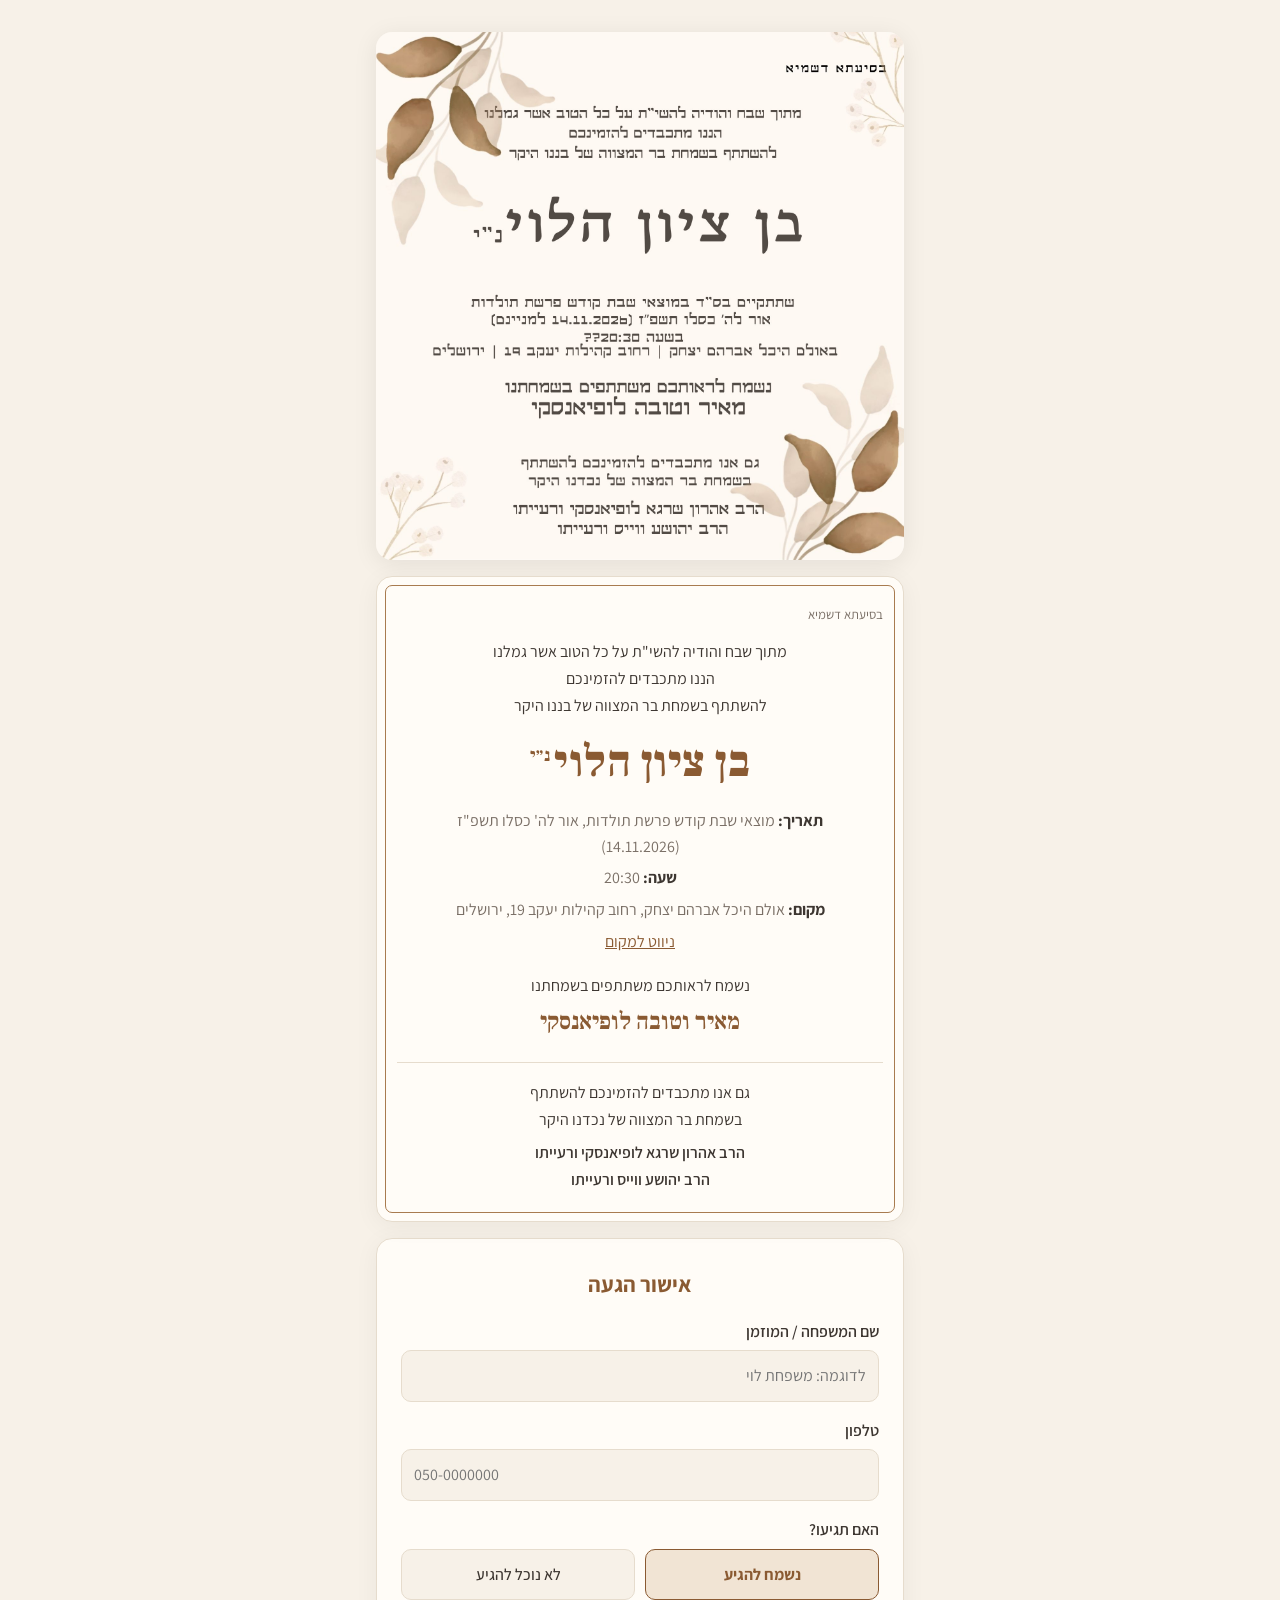
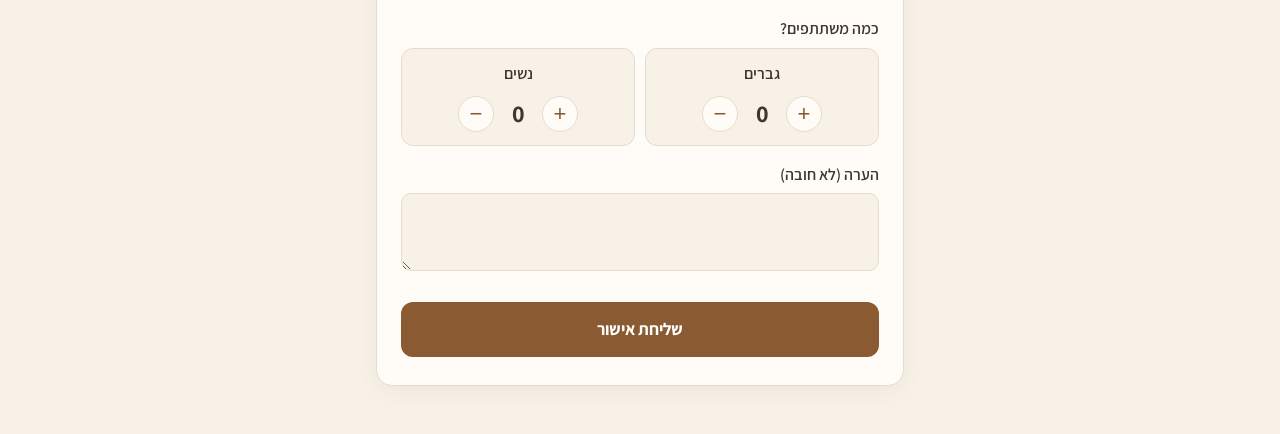
==== index.html @ 65e0d16c "Show invitation image above the text version Co-Authored-By: Claude Opus 5.5 <noreply@anthropic.com>" ====
<!doctype html>
<html lang="he" dir="rtl">
<head>
  <meta charset="utf-8">
  <meta name="viewport" content="width=device-width, initial-scale=1">
  <title>אישור הגעה</title>
  <link rel="preconnect" href="https://fonts.googleapis.com">
  <link href="https://fonts.googleapis.com/css2?family=Assistant:wght@400;600;700;800&family=Frank+Ruhl+Libre:wght@500;700;900&display=swap" rel="stylesheet">
  <link rel="stylesheet" href="style.css">
  <meta property="og:type" content="website">
  <meta property="og:title" content="אישור הגעה – בר המצווה של בן ציון הלוי נ״י">
  <meta property="og:description" content="נשמח לראותכם משתתפים בשמחתנו. לאישור הגעה לחצו כאן">
  <meta property="og:url" content="https://meanochi.github.io/event-rsvp/">
  <meta property="og:image" content="https://meanochi.github.io/event-rsvp/invitation.jpg?v=2">
  <meta property="og:image:width" content="1654">
  <meta property="og:image:height" content="1654">
  <script src="config.js"></script>
</head>
<body>
<main class="wrap">
  <a id="inviteImgLink" class="hidden" target="_blank" rel="noopener" title="לחצו להגדלה">
    <img id="invite" class="invite" width="1654" height="1654" alt="הזמנה לשמחת בר המצווה של בן ציון הלוי נ״י">
  </a>
  <section class="invitation" id="invitation">
    <div class="inv-bsd" id="invBsd"></div>
    <div class="inv-intro" id="invIntro"></div>
    <h1 class="inv-name" id="title"></h1>
    <ul class="details" id="details"></ul>
    <div class="inv-closing" id="invClosing"></div>
    <div class="inv-hosts" id="hosts"></div>
    <div id="invExtra"></div>
  </section>
  <div class="card">
    <h2 class="form-title">אישור הגעה</h2>

    <form id="form" novalidate>
      <label for="name">שם המשפחה / המוזמן</label>
      <input type="text" id="name" name="name" required autocomplete="name" placeholder="לדוגמה: משפחת לוי">

      <label for="phone">טלפון</label>
      <input type="tel" id="phone" name="phone" required autocomplete="tel" inputmode="tel" placeholder="050-0000000">

      <label>האם תגיעו?</label>
      <div class="choice">
        <input type="radio" id="att-yes" name="attending" value="yes" checked>
        <label for="att-yes">נשמח להגיע</label>
        <input type="radio" id="att-no" name="attending" value="no">
        <label for="att-no">לא נוכל להגיע</label>
      </div>

      <div id="countsBlock">
        <label>כמה משתתפים?</label>
        <div class="counters">
          <div class="counter">
            <div class="lbl">גברים</div>
            <div class="stepper">
              <button type="button" data-target="men" data-d="1" aria-label="הוסף גבר">+</button>
              <output id="men">0</output>
              <button type="button" data-target="men" data-d="-1" aria-label="הפחת גבר">−</button>
            </div>
          </div>
          <div class="counter">
            <div class="lbl">נשים</div>
            <div class="stepper">
              <button type="button" data-target="women" data-d="1" aria-label="הוסף אישה">+</button>
              <output id="women">0</output>
              <button type="button" data-target="women" data-d="-1" aria-label="הפחת אישה">−</button>
            </div>
          </div>
        </div>
      </div>

      <label for="note">הערה (לא חובה)</label>
      <textarea id="note" name="note" rows="2"></textarea>

      <button class="btn" type="submit" id="submit">שליחת אישור</button>
      <div class="msg" id="msg"></div>
    </form>

    <div class="thanks hidden" id="thanks">
      <h2>תודה רבה!</h2>
      <p id="thanksText"></p>
      <p class="muted">אפשר לעדכן בכל עת – פשוט ממלאים שוב עם אותו מספר טלפון.</p>
      <button class="btn secondary" type="button" id="again">עדכון התשובה</button>
    </div>
  </div>
</main>

<script>
(function () {
  const C = window.EVENT_CONFIG;
  const $ = (id) => document.getElementById(id);
  document.title = "אישור הגעה – " + C.title;
  const I = C.invitation || {};
  const lines = (el, arr) => (arr || []).forEach((t) => {
    const div = document.createElement("div"); div.textContent = t; el.appendChild(div);
  });
  $("invBsd").textContent = I.opening || "בס\"ד";
  lines($("invIntro"), I.intro);
  $("title").textContent = I.celebrant || C.title;
  if (I.suffix) { const sm = document.createElement("small"); sm.textContent = I.suffix; $("title").appendChild(sm); }
  $("invClosing").textContent = I.closing || "";
  $("hosts").textContent = C.hosts || "";
  (I.extra || []).forEach((x) => {
    const box = document.createElement("div"); box.className = "inv-extra";
    const intro = document.createElement("div"); lines(intro, x.intro);
    const names = document.createElement("div"); names.className = "inv-extra-names"; lines(names, x.names);
    box.append(intro, names); $("invExtra").appendChild(box);
  });
  if (C.invitationImage) {
    $("invite").src = C.invitationImage;
    $("inviteImgLink").href = C.invitationImage;
    $("inviteImgLink").classList.remove("hidden");
  }
  const d = [];
  if (C.date) d.push(["תאריך", C.date]);
  if (C.time) d.push(["שעה", C.time]);
  if (C.location) d.push(["מקום", C.location]);
  if (C.rsvpDeadline) d.push(["נא לאשר עד", C.rsvpDeadline]);
  d.forEach(([k, v]) => {
    const li = document.createElement("li");
    li.innerHTML = "<b></b> ";
    li.firstChild.textContent = k + ":";
    li.appendChild(document.createTextNode(v));
    $("details").appendChild(li);
  });
  if (C.mapsLink) {
    const li = document.createElement("li");
    const a = document.createElement("a");
    a.href = C.mapsLink; a.target = "_blank"; a.rel = "noopener"; a.textContent = "ניווט למקום";
    li.appendChild(a); $("details").appendChild(li);
  }

  // Prefill from personal invite link: ?name=...
  const qs = new URLSearchParams(location.search);
  if (qs.get("name")) $("name").value = qs.get("name");
  if (qs.get("phone")) $("phone").value = qs.get("phone");

  const counts = { men: 0, women: 0 };
  document.querySelectorAll(".stepper button").forEach((b) => {
    b.addEventListener("click", () => {
      const t = b.dataset.target;
      counts[t] = Math.max(0, Math.min(50, counts[t] + Number(b.dataset.d)));
      $(t).textContent = counts[t];
    });
  });

  const syncAttending = () => {
    const yes = document.querySelector("input[name=attending]:checked").value === "yes";
    $("countsBlock").classList.toggle("hidden", !yes);
  };
  document.querySelectorAll("input[name=attending]").forEach((r) => r.addEventListener("change", syncAttending));

  const showMsg = (text, type) => { const m = $("msg"); m.textContent = text; m.className = "msg " + type; };

  $("form").addEventListener("submit", async (e) => {
    e.preventDefault();
    const attending = document.querySelector("input[name=attending]:checked").value;
    const name = $("name").value.trim();
    const phone = $("phone").value.replace(/[^\d+]/g, "");
    if (!name) return showMsg("נא למלא שם", "err");
    if (phone.length < 9) return showMsg("נא למלא מספר טלפון תקין", "err");
    if (attending === "yes" && counts.men + counts.women === 0)
      return showMsg("נא לציין כמה משתתפים יגיעו", "err");

    const payload = {
      name, phone, attending,
      men: attending === "yes" ? counts.men : 0,
      women: attending === "yes" ? counts.women : 0,
      note: $("note").value.trim(),
    };

    if (!C.apiUrl || C.apiUrl.startsWith("PASTE_")) {
      return showMsg("המערכת עדיין לא חוברה (חסר apiUrl בקובץ config.js)", "err");
    }

    $("submit").disabled = true; showMsg("שולח...", "ok");
    try {
      const res = await fetch(C.apiUrl, {
        method: "POST",
        headers: { "Content-Type": "text/plain;charset=utf-8" }, // avoids CORS preflight
        body: JSON.stringify(payload),
      });
      const data = await res.json();
      if (!data.ok) throw new Error(data.error || "error");
      $("form").classList.add("hidden");
      $("thanks").classList.remove("hidden");
      $("thanksText").textContent = attending === "yes"
        ? `רשמנו ${payload.men} גברים ו-${payload.women} נשים. נשמח לראותכם!`
        : "תודה על העדכון. נשמח לשמוח יחד בשמחות.";
    } catch (err) {
      showMsg("אירעה שגיאה בשליחה, נא לנסות שוב", "err");
    } finally {
      $("submit").disabled = false;
    }
  });

  $("again").addEventListener("click", () => {
    $("thanks").classList.add("hidden");
    $("form").classList.remove("hidden");
    $("msg").className = "msg";
  });
})();
</script>
</body>
</html>
---- style.css ----
:root {
  --bg: #f7f1e8;
  --card: #fffcf7;
  --text: #3d3631;
  --muted: #7a6f66;
  --accent: #8a5a32;
  --accent-soft: #f1e4d4;
  --gold: #a87b4f;
  --border: #e6dccd;
  --ok: #2e7d4f;
  --err: #b3261e;
}
@media (prefers-color-scheme: dark) {
  :root {
    --bg: #14161b;
    --card: #1d2027;
    --text: #eceef2;
    --muted: #a0a6b3;
    --accent: #d9a877;
    --accent-soft: #3a2e24;
    --gold: #d2b48c;
    --border: #2f333d;
    --ok: #6fcf97;
    --err: #f28b82;
  }
}
* { box-sizing: border-box; }
body {
  margin: 0;
  font-family: "Assistant", "Segoe UI", Arial, sans-serif;
  background: var(--bg);
  color: var(--text);
  line-height: 1.6;
}
.wrap { max-width: 560px; margin: 0 auto; padding: 32px 16px 48px; }
.wrap.wide { max-width: 960px; }
.card {
  background: var(--card);
  border: 1px solid var(--border);
  border-radius: 16px;
  padding: 28px 24px;
  box-shadow: 0 4px 24px rgba(0,0,0,.05);
}
.header { text-align: center; margin-bottom: 24px; }
.header .bsd { font-size: 13px; color: var(--muted); text-align: right; }
.header h1 { margin: 8px 0 4px; font-size: 27px; line-height: 1.3; color: var(--accent); }
.header .hosts { color: var(--gold); font-weight: 600; }
.details { display: grid; gap: 6px; margin: 16px 0 0; padding: 0; list-style: none; color: var(--muted); }
.details b { color: var(--text); }
hr { border: 0; border-top: 1px solid var(--border); margin: 24px 0; }
label { display: block; font-weight: 600; margin: 16px 0 6px; }
input[type=text], input[type=tel], textarea {
  width: 100%; padding: 12px; font: inherit; color: var(--text);
  background: var(--bg); border: 1px solid var(--border); border-radius: 10px;
}
input:focus, textarea:focus { outline: 2px solid var(--accent); border-color: transparent; }
.choice { display: grid; grid-template-columns: 1fr 1fr; gap: 10px; }
.choice input { position: absolute; opacity: 0; }
.choice label {
  margin: 0; text-align: center; padding: 12px; border: 1px solid var(--border);
  border-radius: 10px; cursor: pointer; font-weight: 500; background: var(--bg);
}
.choice input:checked + label { background: var(--accent-soft); border-color: var(--accent); color: var(--accent); font-weight: 700; }
.counters { display: grid; grid-template-columns: repeat(2, minmax(0, 1fr)); gap: 10px; }
.counter { border: 1px solid var(--border); border-radius: 12px; padding: 12px 6px; text-align: center; background: var(--bg); }
.counter .lbl { font-weight: 600; margin-bottom: 8px; }
.stepper { display: flex; align-items: center; justify-content: center; gap: 8px; }
.stepper button {
  width: 36px; height: 36px; flex: none; border-radius: 50%; border: 1px solid var(--border);
  background: var(--card); color: var(--accent); font-size: 22px; cursor: pointer; line-height: 1;
}
.stepper output { font-size: 24px; font-weight: 700; min-width: 32px; }
.btn {
  display: block; width: 100%; margin-top: 24px; padding: 14px; font: inherit; font-weight: 700;
  font-size: 17px; color: #fff; background: var(--accent); border: 0; border-radius: 12px; cursor: pointer;
}
@media (prefers-color-scheme: dark) { .btn { color: #0f1a2a; } }
.btn:disabled { opacity: .6; cursor: wait; }
.msg { margin-top: 16px; padding: 12px; border-radius: 10px; text-align: center; display: none; }
.msg.ok { display: block; background: color-mix(in srgb, var(--ok) 15%, transparent); color: var(--ok); }
.msg.err { display: block; background: color-mix(in srgb, var(--err) 15%, transparent); color: var(--err); }
.hidden { display: none !important; }
.invite { display: block; width: 100%; height: auto; border-radius: 16px; margin-bottom: 16px; box-shadow: 0 4px 24px rgba(0,0,0,.08); }
.thanks { text-align: center; padding: 24px 0; }
.thanks h2 { color: var(--accent); }
.muted { color: var(--muted); font-size: 14px; }
a { color: var(--accent); }

/* admin */
.stats { display: grid; grid-template-columns: repeat(auto-fit, minmax(140px, 1fr)); gap: 12px; margin-bottom: 24px; }
.stat { background: var(--card); border: 1px solid var(--border); border-radius: 14px; padding: 16px; text-align: center; }
.stat .n { font-size: 34px; font-weight: 800; color: var(--accent); font-variant-numeric: tabular-nums; }
.stat .t { color: var(--muted); font-size: 14px; }
.table-wrap { overflow-x: auto; }
table { width: 100%; border-collapse: collapse; background: var(--card); border-radius: 12px; overflow: hidden; }
th, td { padding: 10px 12px; border-bottom: 1px solid var(--border); text-align: right; white-space: nowrap; }
th { background: var(--accent-soft); font-size: 14px; }
td.num { font-variant-numeric: tabular-nums; text-align: center; }
.tag { padding: 2px 10px; border-radius: 99px; font-size: 13px; }
.tag.yes { background: color-mix(in srgb, var(--ok) 15%, transparent); color: var(--ok); }
.tag.no { background: color-mix(in srgb, var(--err) 15%, transparent); color: var(--err); }
.toolbar { display: flex; gap: 8px; flex-wrap: wrap; margin-bottom: 16px; }
.toolbar .btn { width: auto; margin: 0; padding: 10px 18px; font-size: 15px; }
.btn.secondary { background: transparent; color: var(--accent); border: 1px solid var(--accent); }

/* invitation (text-based, so it shows even where images are filtered) */
.invitation {
  position: relative; text-align: center; margin-bottom: 16px; padding: 28px 20px;
  background: var(--card); border-radius: 16px; border: 1px solid var(--border);
  box-shadow: 0 4px 24px rgba(0,0,0,.05);
  outline: 1px solid var(--gold); outline-offset: -10px;
}
.inv-bsd { text-align: right; font-size: 13px; color: var(--muted); margin-bottom: 12px; }
.inv-intro, .inv-closing, .inv-extra { color: var(--text); font-size: 16px; line-height: 1.7; }
.inv-name {
  font-family: "Frank Ruhl Libre", serif; font-weight: 900; font-size: 44px; line-height: 1.2;
  color: var(--accent); margin: 18px 0; letter-spacing: .5px;
}
.inv-name small { font-size: 18px; font-weight: 700; vertical-align: super; margin-right: 4px; }
.invitation .details { margin: 0 auto 18px; max-width: 420px; }
.inv-hosts { font-family: "Frank Ruhl Libre", serif; font-size: 24px; font-weight: 700; color: var(--accent); margin-top: 4px; }
.inv-extra { margin-top: 20px; padding-top: 16px; border-top: 1px solid var(--border); }
.inv-extra-names { margin-top: 6px; font-weight: 600; }
.inv-image-link { display: inline-block; margin-top: 18px; font-size: 14px; }
.form-title { margin: 0 0 4px; text-align: center; color: var(--accent); font-size: 22px; }
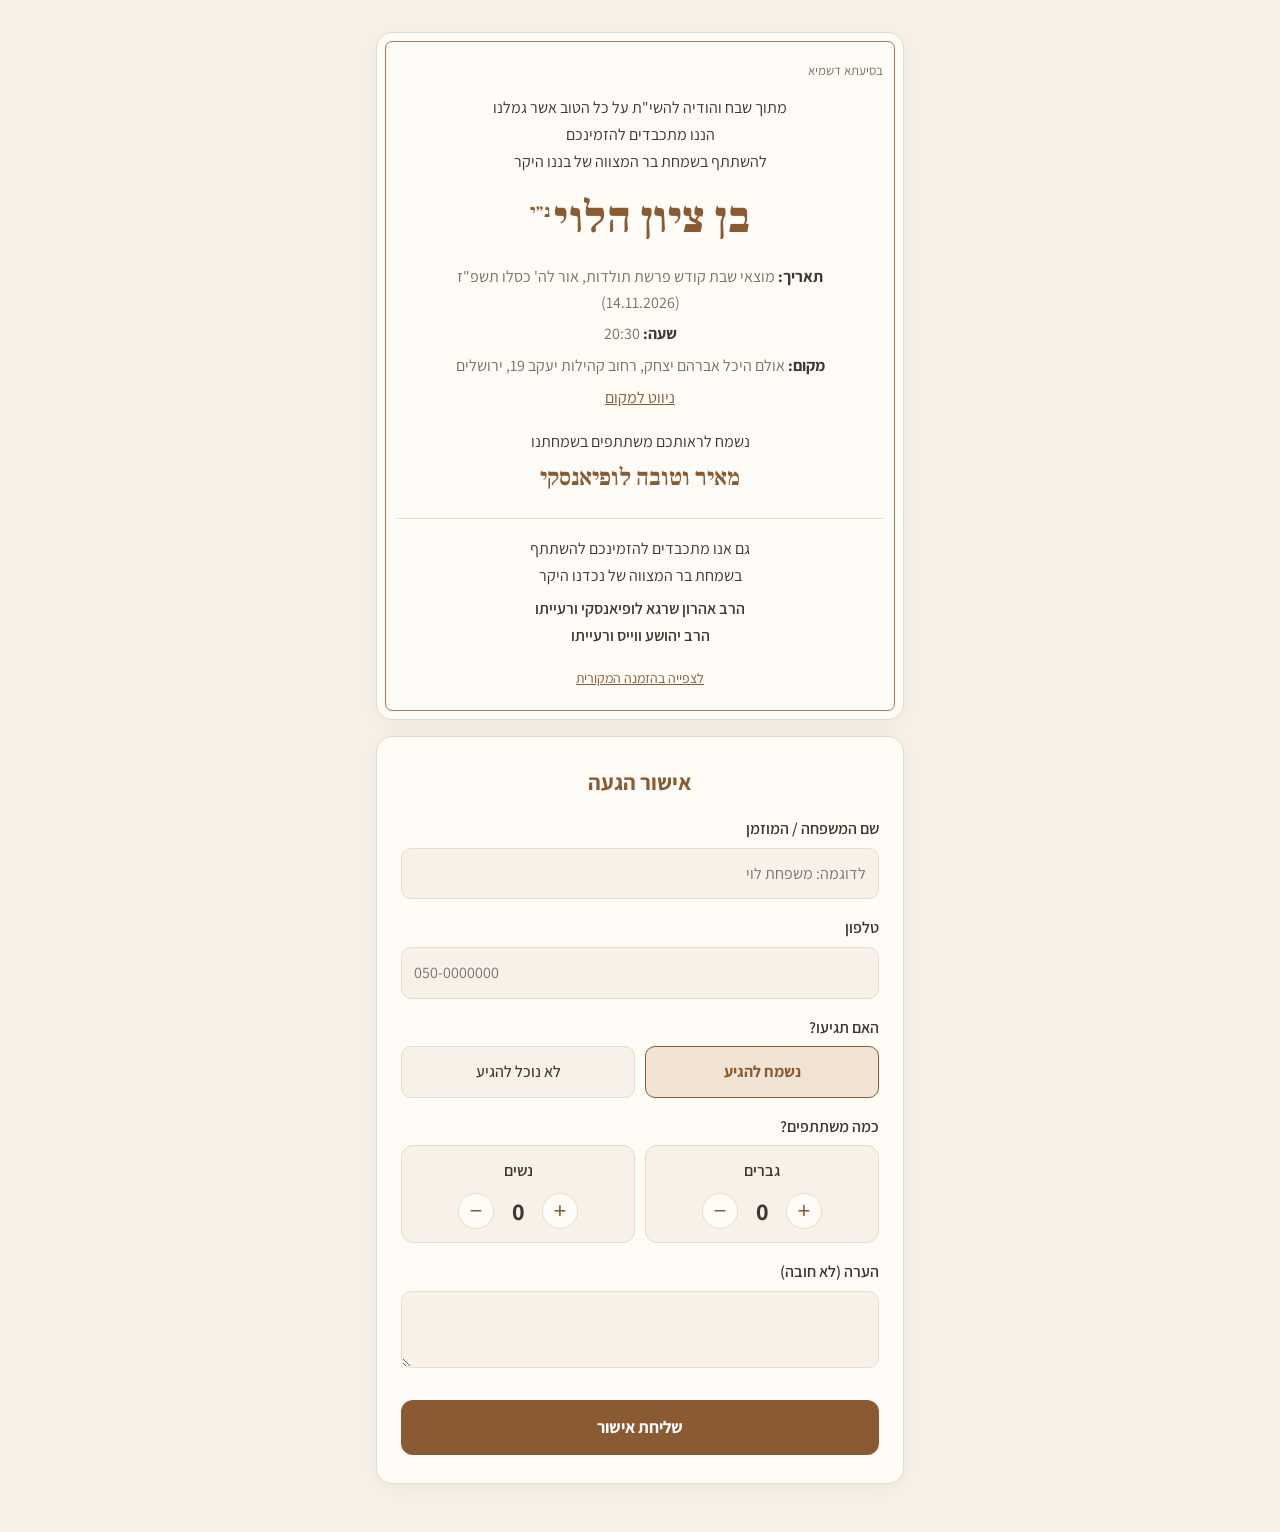
==== commit 4b95f990: "Revert image above text: keep text-only invitation Co-Authored-By: Claude Opus 5.5 <noreply@anthropi" ====
--- a/index.html
+++ b/index.html
@@ -18,9 +18,6 @@
 </head>
 <body>
 <main class="wrap">
-  <a id="inviteImgLink" class="hidden" target="_blank" rel="noopener" title="לחצו להגדלה">
-    <img id="invite" class="invite" width="1654" height="1654" alt="הזמנה לשמחת בר המצווה של בן ציון הלוי נ״י">
-  </a>
   <section class="invitation" id="invitation">
     <div class="inv-bsd" id="invBsd"></div>
     <div class="inv-intro" id="invIntro"></div>
@@ -29,6 +26,7 @@
     <div class="inv-closing" id="invClosing"></div>
     <div class="inv-hosts" id="hosts"></div>
     <div id="invExtra"></div>
+    <a class="inv-image-link hidden" id="inviteLink" target="_blank" rel="noopener">לצפייה בהזמנה המקורית</a>
   </section>
   <div class="card">
     <h2 class="form-title">אישור הגעה</h2>
@@ -107,11 +105,7 @@
     const names = document.createElement("div"); names.className = "inv-extra-names"; lines(names, x.names);
     box.append(intro, names); $("invExtra").appendChild(box);
   });
-  if (C.invitationImage) {
-    $("invite").src = C.invitationImage;
-    $("inviteImgLink").href = C.invitationImage;
-    $("inviteImgLink").classList.remove("hidden");
-  }
+  if (C.invitationImage) { $("inviteLink").href = C.invitationImage; $("inviteLink").classList.remove("hidden"); }
   const d = [];
   if (C.date) d.push(["תאריך", C.date]);
   if (C.time) d.push(["שעה", C.time]);
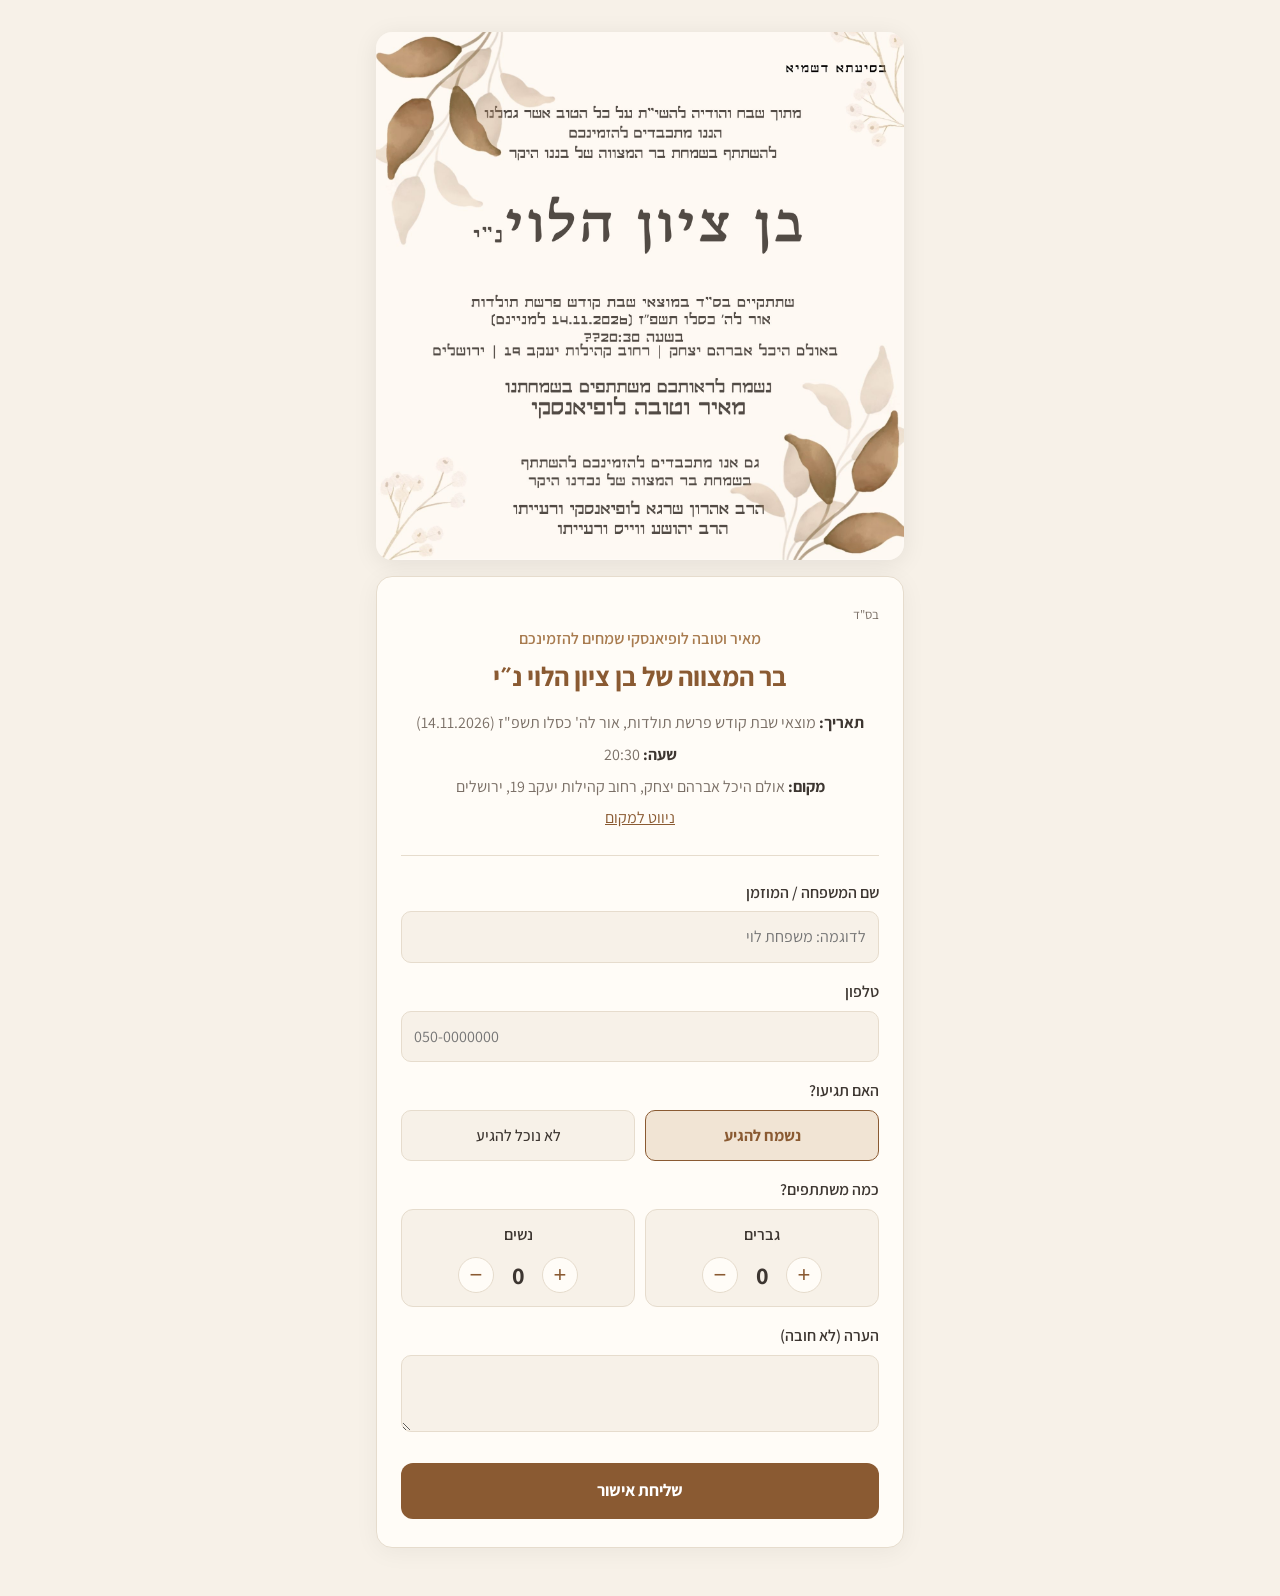
==== commit 3b92b84a: "Restore invitation image at top of page (previous layout) Co-Authored-By: Claude Opus 5.5 <noreply@a" ====
--- a/index.html
+++ b/index.html
@@ -5,7 +5,7 @@
   <meta name="viewport" content="width=device-width, initial-scale=1">
   <title>אישור הגעה</title>
   <link rel="preconnect" href="https://fonts.googleapis.com">
-  <link href="https://fonts.googleapis.com/css2?family=Assistant:wght@400;600;700;800&family=Frank+Ruhl+Libre:wght@500;700;900&display=swap" rel="stylesheet">
+  <link href="https://fonts.googleapis.com/css2?family=Assistant:wght@400;600;700;800&display=swap" rel="stylesheet">
   <link rel="stylesheet" href="style.css">
   <meta property="og:type" content="website">
   <meta property="og:title" content="אישור הגעה – בר המצווה של בן ציון הלוי נ״י">
@@ -18,18 +18,17 @@
 </head>
 <body>
 <main class="wrap">
-  <section class="invitation" id="invitation">
-    <div class="inv-bsd" id="invBsd"></div>
-    <div class="inv-intro" id="invIntro"></div>
-    <h1 class="inv-name" id="title"></h1>
-    <ul class="details" id="details"></ul>
-    <div class="inv-closing" id="invClosing"></div>
-    <div class="inv-hosts" id="hosts"></div>
-    <div id="invExtra"></div>
-    <a class="inv-image-link hidden" id="inviteLink" target="_blank" rel="noopener">לצפייה בהזמנה המקורית</a>
-  </section>
+  <a id="inviteLink" href="invitation.jpg?v=2" target="_blank" rel="noopener" title="לחצו להגדלה">
+    <img id="invite" class="invite" src="invitation.jpg?v=2" width="1654" height="1654" alt="הזמנה לשמחת בר המצווה של בן ציון הלוי נ״י">
+  </a>
   <div class="card">
-    <h2 class="form-title">אישור הגעה</h2>
+    <div class="header">
+      <div class="bsd">בס"ד</div>
+      <div class="hosts" id="hosts"></div>
+      <h1 id="title"></h1>
+      <ul class="details" id="details"></ul>
+    </div>
+    <hr>
 
     <form id="form" novalidate>
       <label for="name">שם המשפחה / המוזמן</label>
@@ -89,23 +88,9 @@
   const C = window.EVENT_CONFIG;
   const $ = (id) => document.getElementById(id);
   document.title = "אישור הגעה – " + C.title;
-  const I = C.invitation || {};
-  const lines = (el, arr) => (arr || []).forEach((t) => {
-    const div = document.createElement("div"); div.textContent = t; el.appendChild(div);
-  });
-  $("invBsd").textContent = I.opening || "בס\"ד";
-  lines($("invIntro"), I.intro);
-  $("title").textContent = I.celebrant || C.title;
-  if (I.suffix) { const sm = document.createElement("small"); sm.textContent = I.suffix; $("title").appendChild(sm); }
-  $("invClosing").textContent = I.closing || "";
-  $("hosts").textContent = C.hosts || "";
-  (I.extra || []).forEach((x) => {
-    const box = document.createElement("div"); box.className = "inv-extra";
-    const intro = document.createElement("div"); lines(intro, x.intro);
-    const names = document.createElement("div"); names.className = "inv-extra-names"; lines(names, x.names);
-    box.append(intro, names); $("invExtra").appendChild(box);
-  });
-  if (C.invitationImage) { $("inviteLink").href = C.invitationImage; $("inviteLink").classList.remove("hidden"); }
+  $("title").textContent = C.title;
+  if (!C.invitationImage) $("inviteLink").classList.add("hidden");
+  $("hosts").textContent = C.hosts ? C.hosts + " שמחים להזמינכם" : "";
   const d = [];
   if (C.date) d.push(["תאריך", C.date]);
   if (C.time) d.push(["שעה", C.time]);
--- a/style.css
+++ b/style.css
@@ -102,24 +102,3 @@
 .toolbar { display: flex; gap: 8px; flex-wrap: wrap; margin-bottom: 16px; }
 .toolbar .btn { width: auto; margin: 0; padding: 10px 18px; font-size: 15px; }
 .btn.secondary { background: transparent; color: var(--accent); border: 1px solid var(--accent); }
-
-/* invitation (text-based, so it shows even where images are filtered) */
-.invitation {
-  position: relative; text-align: center; margin-bottom: 16px; padding: 28px 20px;
-  background: var(--card); border-radius: 16px; border: 1px solid var(--border);
-  box-shadow: 0 4px 24px rgba(0,0,0,.05);
-  outline: 1px solid var(--gold); outline-offset: -10px;
-}
-.inv-bsd { text-align: right; font-size: 13px; color: var(--muted); margin-bottom: 12px; }
-.inv-intro, .inv-closing, .inv-extra { color: var(--text); font-size: 16px; line-height: 1.7; }
-.inv-name {
-  font-family: "Frank Ruhl Libre", serif; font-weight: 900; font-size: 44px; line-height: 1.2;
-  color: var(--accent); margin: 18px 0; letter-spacing: .5px;
-}
-.inv-name small { font-size: 18px; font-weight: 700; vertical-align: super; margin-right: 4px; }
-.invitation .details { margin: 0 auto 18px; max-width: 420px; }
-.inv-hosts { font-family: "Frank Ruhl Libre", serif; font-size: 24px; font-weight: 700; color: var(--accent); margin-top: 4px; }
-.inv-extra { margin-top: 20px; padding-top: 16px; border-top: 1px solid var(--border); }
-.inv-extra-names { margin-top: 6px; font-weight: 600; }
-.inv-image-link { display: inline-block; margin-top: 18px; font-size: 14px; }
-.form-title { margin: 0 0 4px; text-align: center; color: var(--accent); font-size: 22px; }
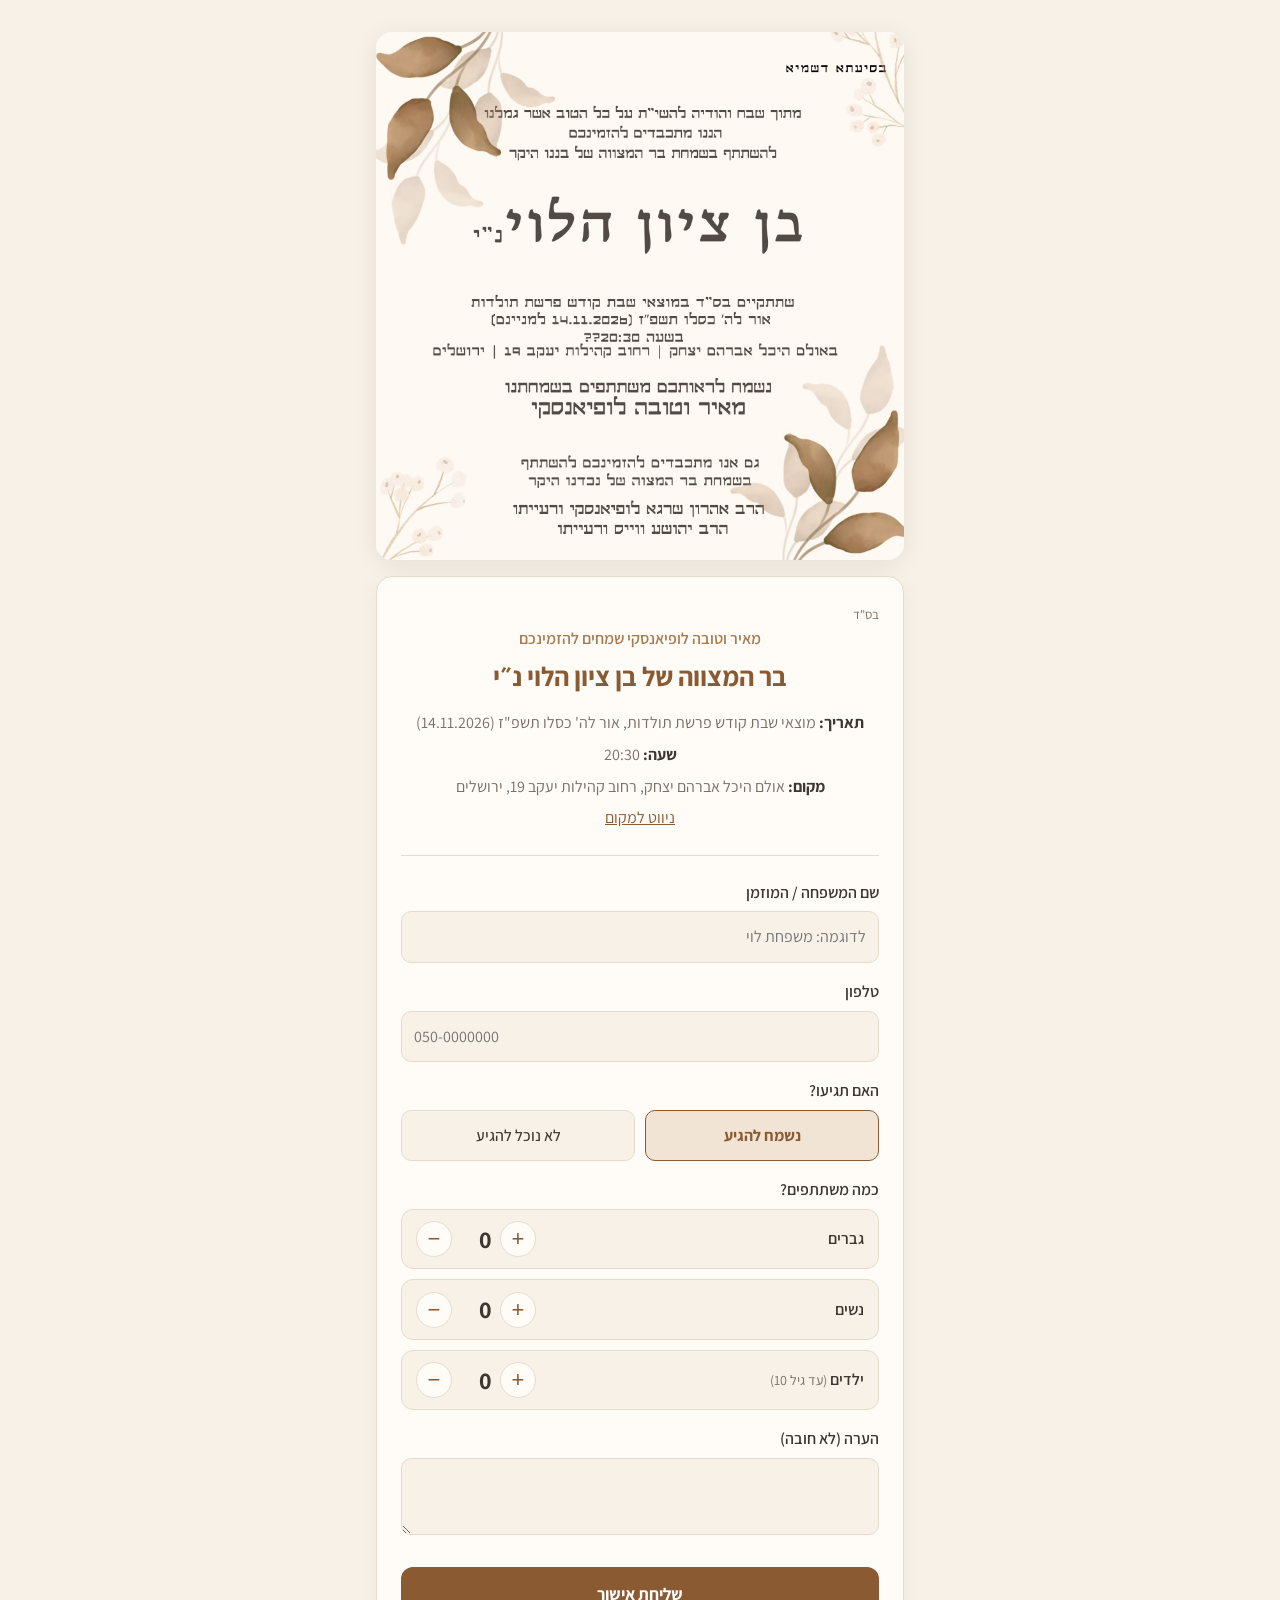
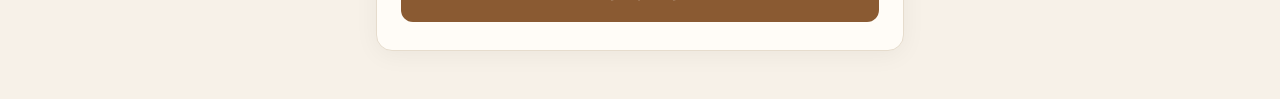
==== commit 51f16145: "Add children (up to age 10) count to RSVP form, admin page and sheet Co-Authored-By: Claude Opus 5.5" ====
--- a/index.html
+++ b/index.html
@@ -64,6 +64,14 @@
               <button type="button" data-target="women" data-d="-1" aria-label="הפחת אישה">−</button>
             </div>
           </div>
+          <div class="counter">
+            <div class="lbl">ילדים <span class="sub">(עד גיל 10)</span></div>
+            <div class="stepper">
+              <button type="button" data-target="kids" data-d="1" aria-label="הוסף ילד">+</button>
+              <output id="kids">0</output>
+              <button type="button" data-target="kids" data-d="-1" aria-label="הפחת ילד">−</button>
+            </div>
+          </div>
         </div>
       </div>
 
@@ -115,7 +123,7 @@
   if (qs.get("name")) $("name").value = qs.get("name");
   if (qs.get("phone")) $("phone").value = qs.get("phone");
 
-  const counts = { men: 0, women: 0 };
+  const counts = { men: 0, women: 0, kids: 0 };
   document.querySelectorAll(".stepper button").forEach((b) => {
     b.addEventListener("click", () => {
       const t = b.dataset.target;
@@ -139,13 +147,14 @@
     const phone = $("phone").value.replace(/[^\d+]/g, "");
     if (!name) return showMsg("נא למלא שם", "err");
     if (phone.length < 9) return showMsg("נא למלא מספר טלפון תקין", "err");
-    if (attending === "yes" && counts.men + counts.women === 0)
+    if (attending === "yes" && counts.men + counts.women + counts.kids === 0)
       return showMsg("נא לציין כמה משתתפים יגיעו", "err");
 
     const payload = {
       name, phone, attending,
       men: attending === "yes" ? counts.men : 0,
       women: attending === "yes" ? counts.women : 0,
+      kids: attending === "yes" ? counts.kids : 0,
       note: $("note").value.trim(),
     };
 
@@ -165,7 +174,9 @@
       $("form").classList.add("hidden");
       $("thanks").classList.remove("hidden");
       $("thanksText").textContent = attending === "yes"
-        ? `רשמנו ${payload.men} גברים ו-${payload.women} נשים. נשמח לראותכם!`
+        ? "רשמנו " + [[payload.men, "גברים", "גבר אחד"], [payload.women, "נשים", "אישה אחת"], [payload.kids, "ילדים", "ילד אחד"]]
+            .filter(([n]) => n > 0).map(([n, many, one]) => (n === 1 ? one : n + " " + many))
+            .join(", ").replace(/, ([^,]*)$/, (m, last) => " ו" + (/^\d/.test(last) ? "-" : "") + last) + ". נשמח לראותכם!"
         : "תודה על העדכון. נשמח לשמוח יחד בשמחות.";
     } catch (err) {
       showMsg("אירעה שגיאה בשליחה, נא לנסות שוב", "err");
--- a/style.css
+++ b/style.css
@@ -61,9 +61,10 @@
   border-radius: 10px; cursor: pointer; font-weight: 500; background: var(--bg);
 }
 .choice input:checked + label { background: var(--accent-soft); border-color: var(--accent); color: var(--accent); font-weight: 700; }
-.counters { display: grid; grid-template-columns: repeat(2, minmax(0, 1fr)); gap: 10px; }
-.counter { border: 1px solid var(--border); border-radius: 12px; padding: 12px 6px; text-align: center; background: var(--bg); }
-.counter .lbl { font-weight: 600; margin-bottom: 8px; }
+.counters { display: grid; gap: 10px; }
+.counter { display: flex; align-items: center; justify-content: space-between; gap: 12px; border: 1px solid var(--border); border-radius: 12px; padding: 10px 14px; background: var(--bg); }
+.counter .lbl { font-weight: 600; }
+.counter .lbl .sub { font-weight: 400; font-size: 14px; color: var(--muted); }
 .stepper { display: flex; align-items: center; justify-content: center; gap: 8px; }
 .stepper button {
   width: 36px; height: 36px; flex: none; border-radius: 50%; border: 1px solid var(--border);
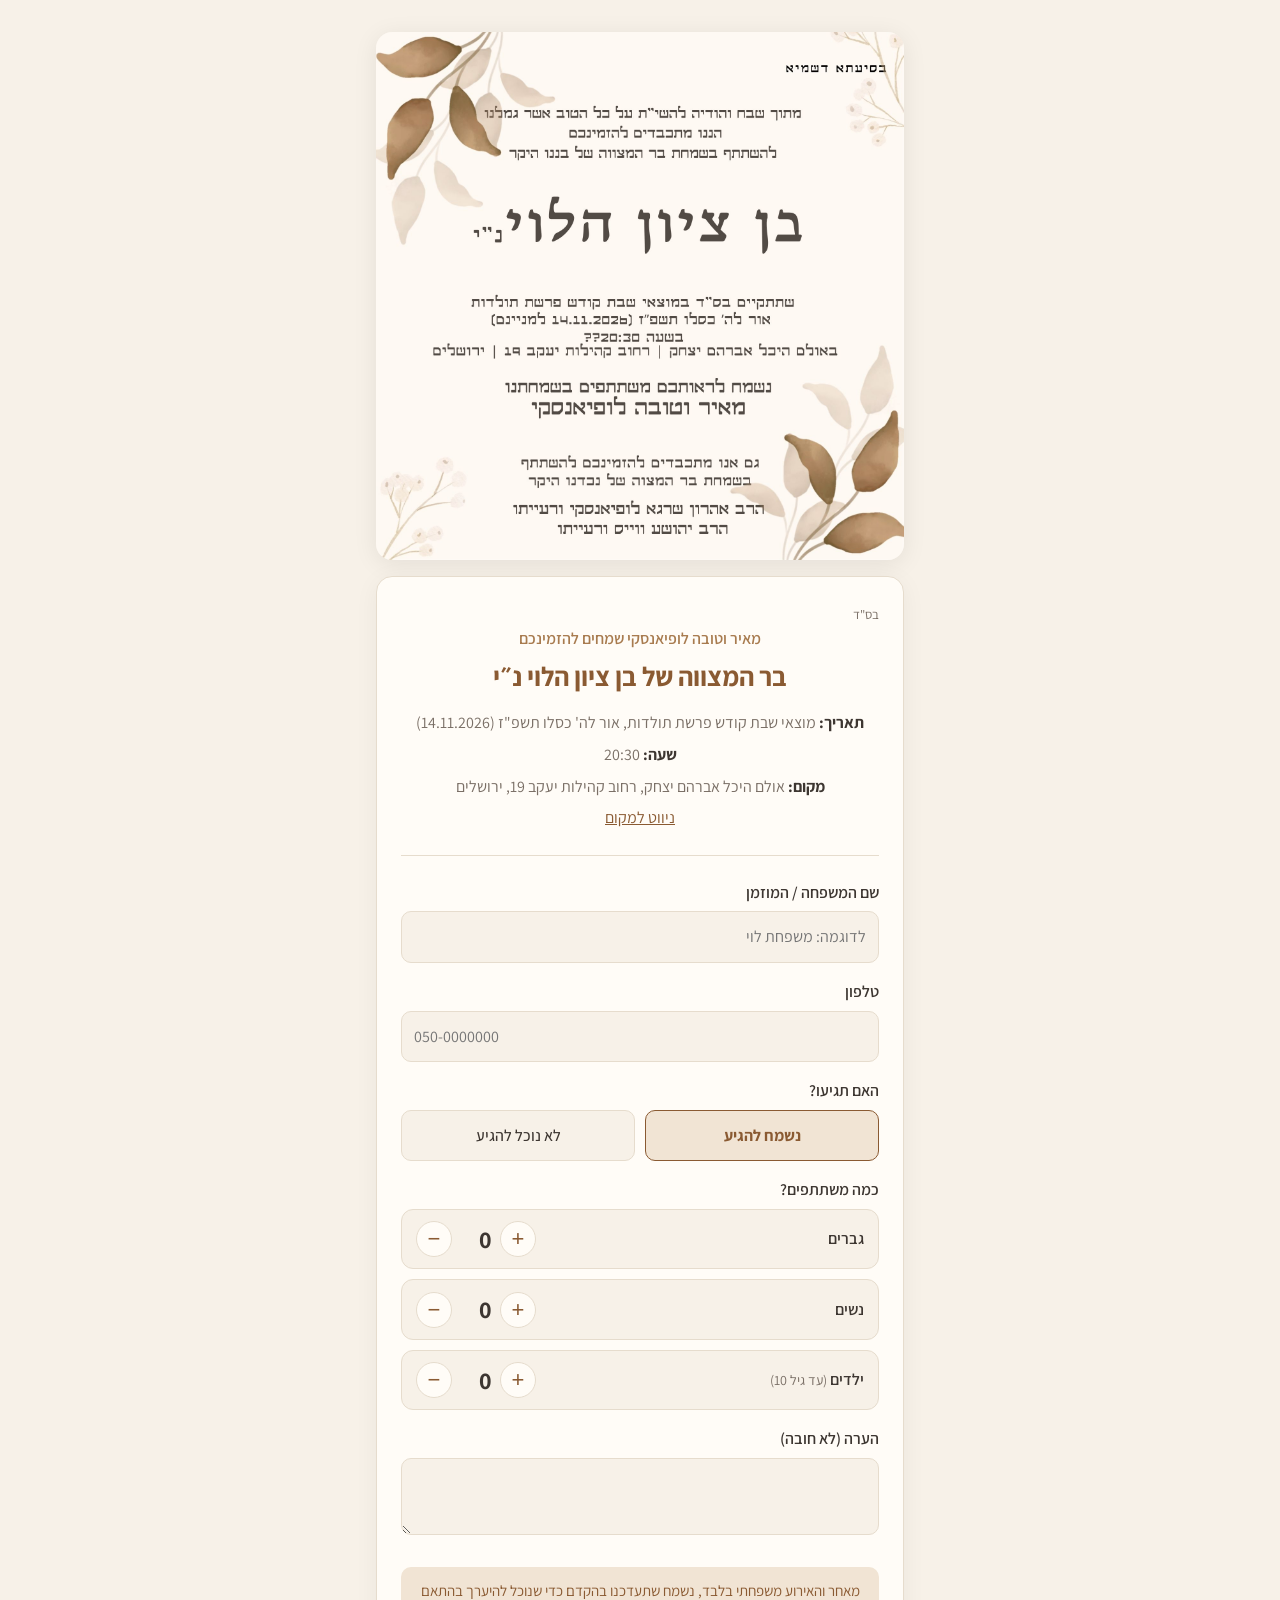
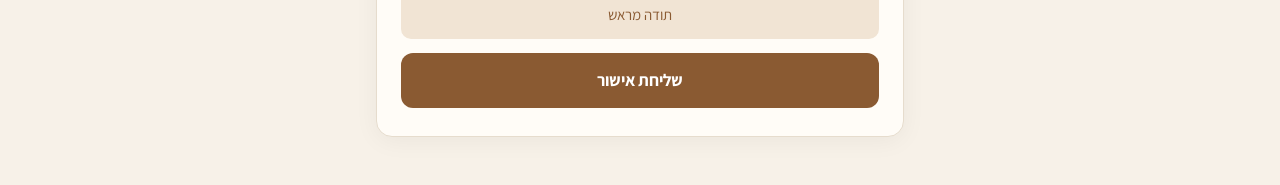
==== commit b381cbeb: "Add family-only note before the RSVP button on site and in email Co-Authored-By: Claude Opus 5.5 <no" ====
--- a/index.html
+++ b/index.html
@@ -78,6 +78,7 @@
       <label for="note">הערה (לא חובה)</label>
       <textarea id="note" name="note" rows="2"></textarea>
 
+      <p class="family-note">מאחר והאירוע משפחתי בלבד, נשמח שתעדכנו בהקדם כדי שנוכל להיערך בהתאם<br>תודה מראש</p>
       <button class="btn" type="submit" id="submit">שליחת אישור</button>
       <div class="msg" id="msg"></div>
     </form>
--- a/style.css
+++ b/style.css
@@ -77,6 +77,8 @@
 }
 @media (prefers-color-scheme: dark) { .btn { color: #0f1a2a; } }
 .btn:disabled { opacity: .6; cursor: wait; }
+.family-note { margin: 24px 0 0; padding: 12px 14px; text-align: center; font-size: 15px; line-height: 1.6; color: var(--accent); background: var(--accent-soft); border-radius: 10px; }
+.family-note + .btn { margin-top: 14px; }
 .msg { margin-top: 16px; padding: 12px; border-radius: 10px; text-align: center; display: none; }
 .msg.ok { display: block; background: color-mix(in srgb, var(--ok) 15%, transparent); color: var(--ok); }
 .msg.err { display: block; background: color-mix(in srgb, var(--err) 15%, transparent); color: var(--err); }
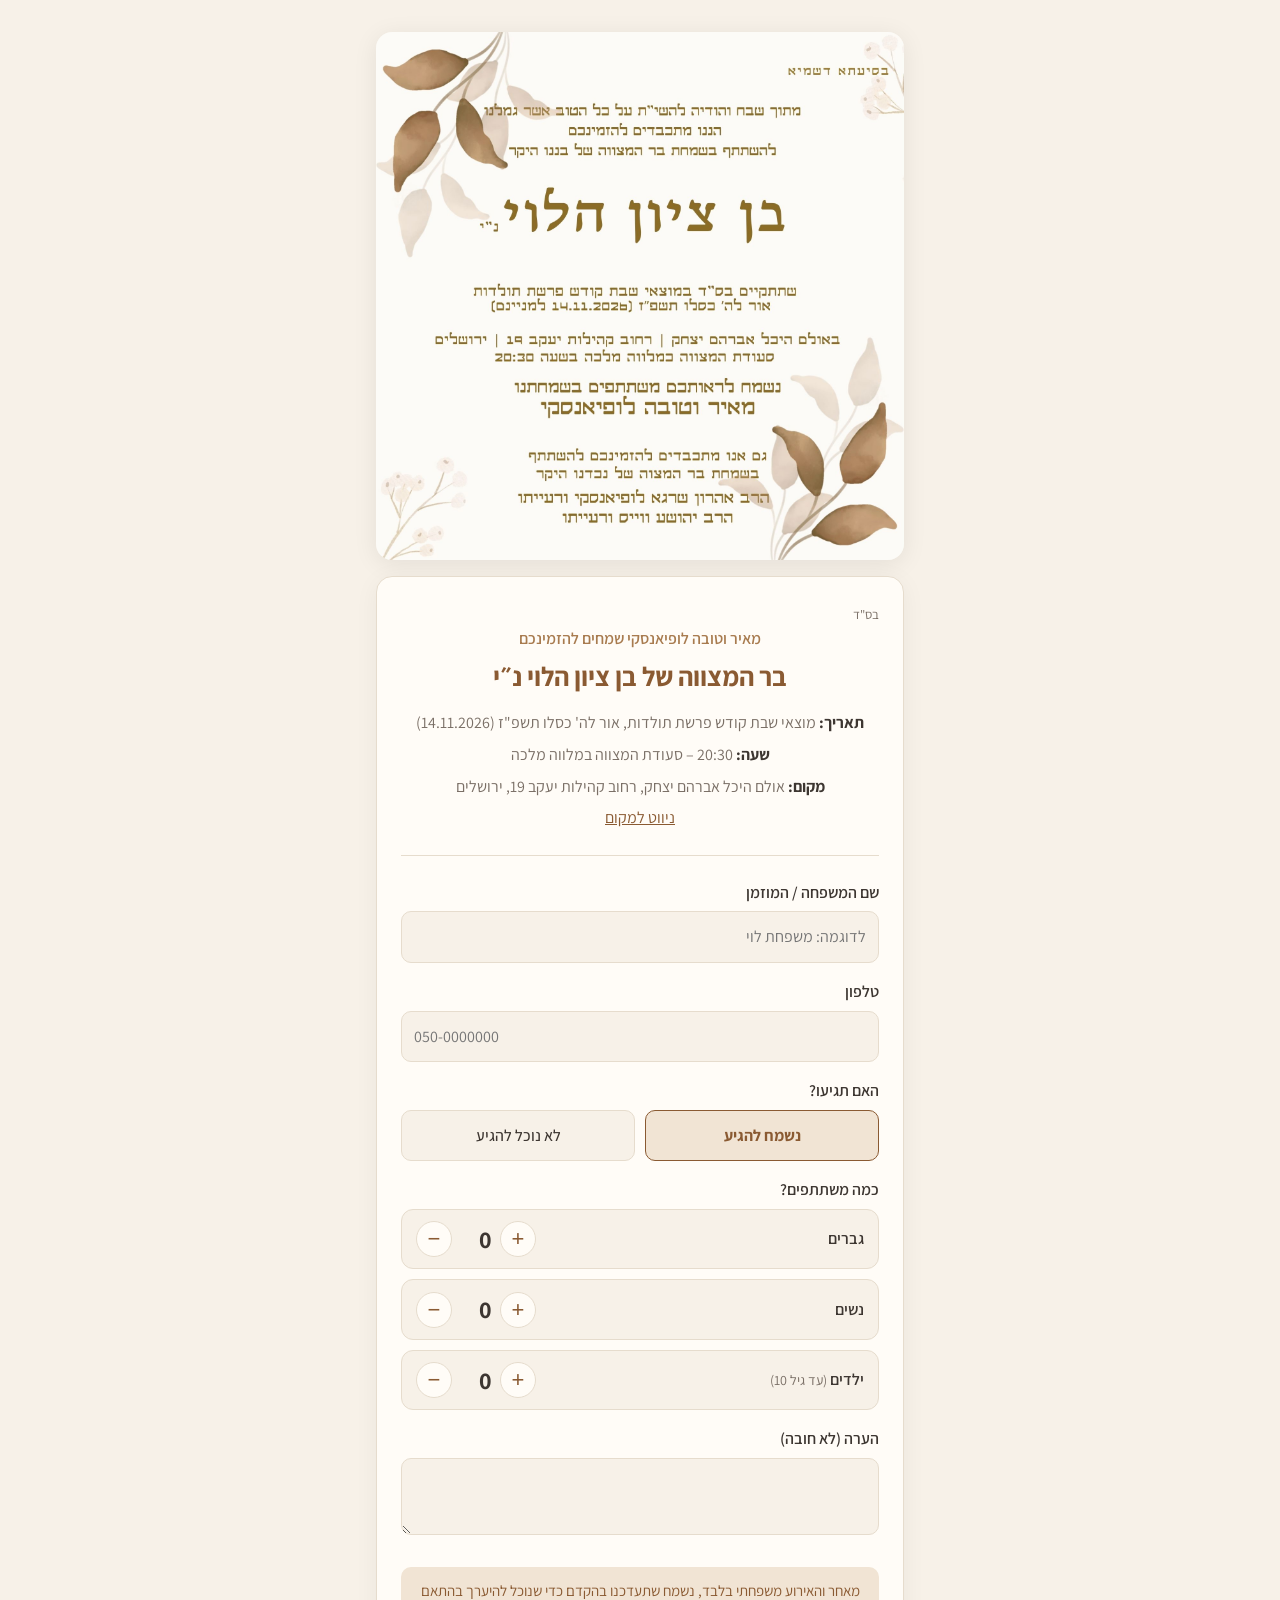
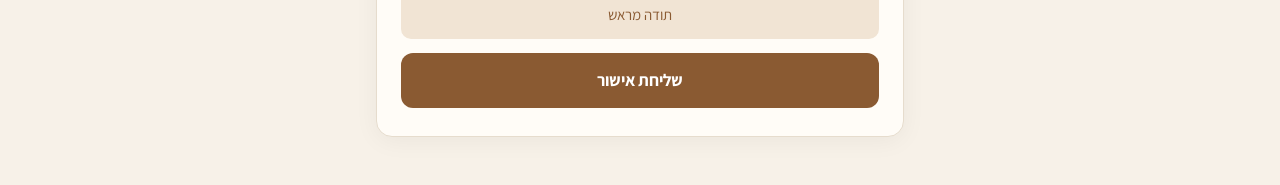
==== commit 899f3a98: "Update invitation image and meal time Co-Authored-By: Claude Opus 5.5 <noreply@anthropic.com> Claude" ====
--- a/index.html
+++ b/index.html
@@ -11,15 +11,15 @@
   <meta property="og:title" content="אישור הגעה – בר המצווה של בן ציון הלוי נ״י">
   <meta property="og:description" content="נשמח לראותכם משתתפים בשמחתנו. לאישור הגעה לחצו כאן">
   <meta property="og:url" content="https://meanochi.github.io/event-rsvp/">
-  <meta property="og:image" content="https://meanochi.github.io/event-rsvp/invitation.jpg?v=2">
+  <meta property="og:image" content="https://meanochi.github.io/event-rsvp/invitation.jpg?v=3">
   <meta property="og:image:width" content="1654">
   <meta property="og:image:height" content="1654">
   <script src="config.js"></script>
 </head>
 <body>
 <main class="wrap">
-  <a id="inviteLink" href="invitation.jpg?v=2" target="_blank" rel="noopener" title="לחצו להגדלה">
-    <img id="invite" class="invite" src="invitation.jpg?v=2" width="1654" height="1654" alt="הזמנה לשמחת בר המצווה של בן ציון הלוי נ״י">
+  <a id="inviteLink" href="invitation.jpg?v=3" target="_blank" rel="noopener" title="לחצו להגדלה">
+    <img id="invite" class="invite" src="invitation.jpg?v=3" width="1654" height="1654" alt="הזמנה לשמחת בר המצווה של בן ציון הלוי נ״י">
   </a>
   <div class="card">
     <div class="header">
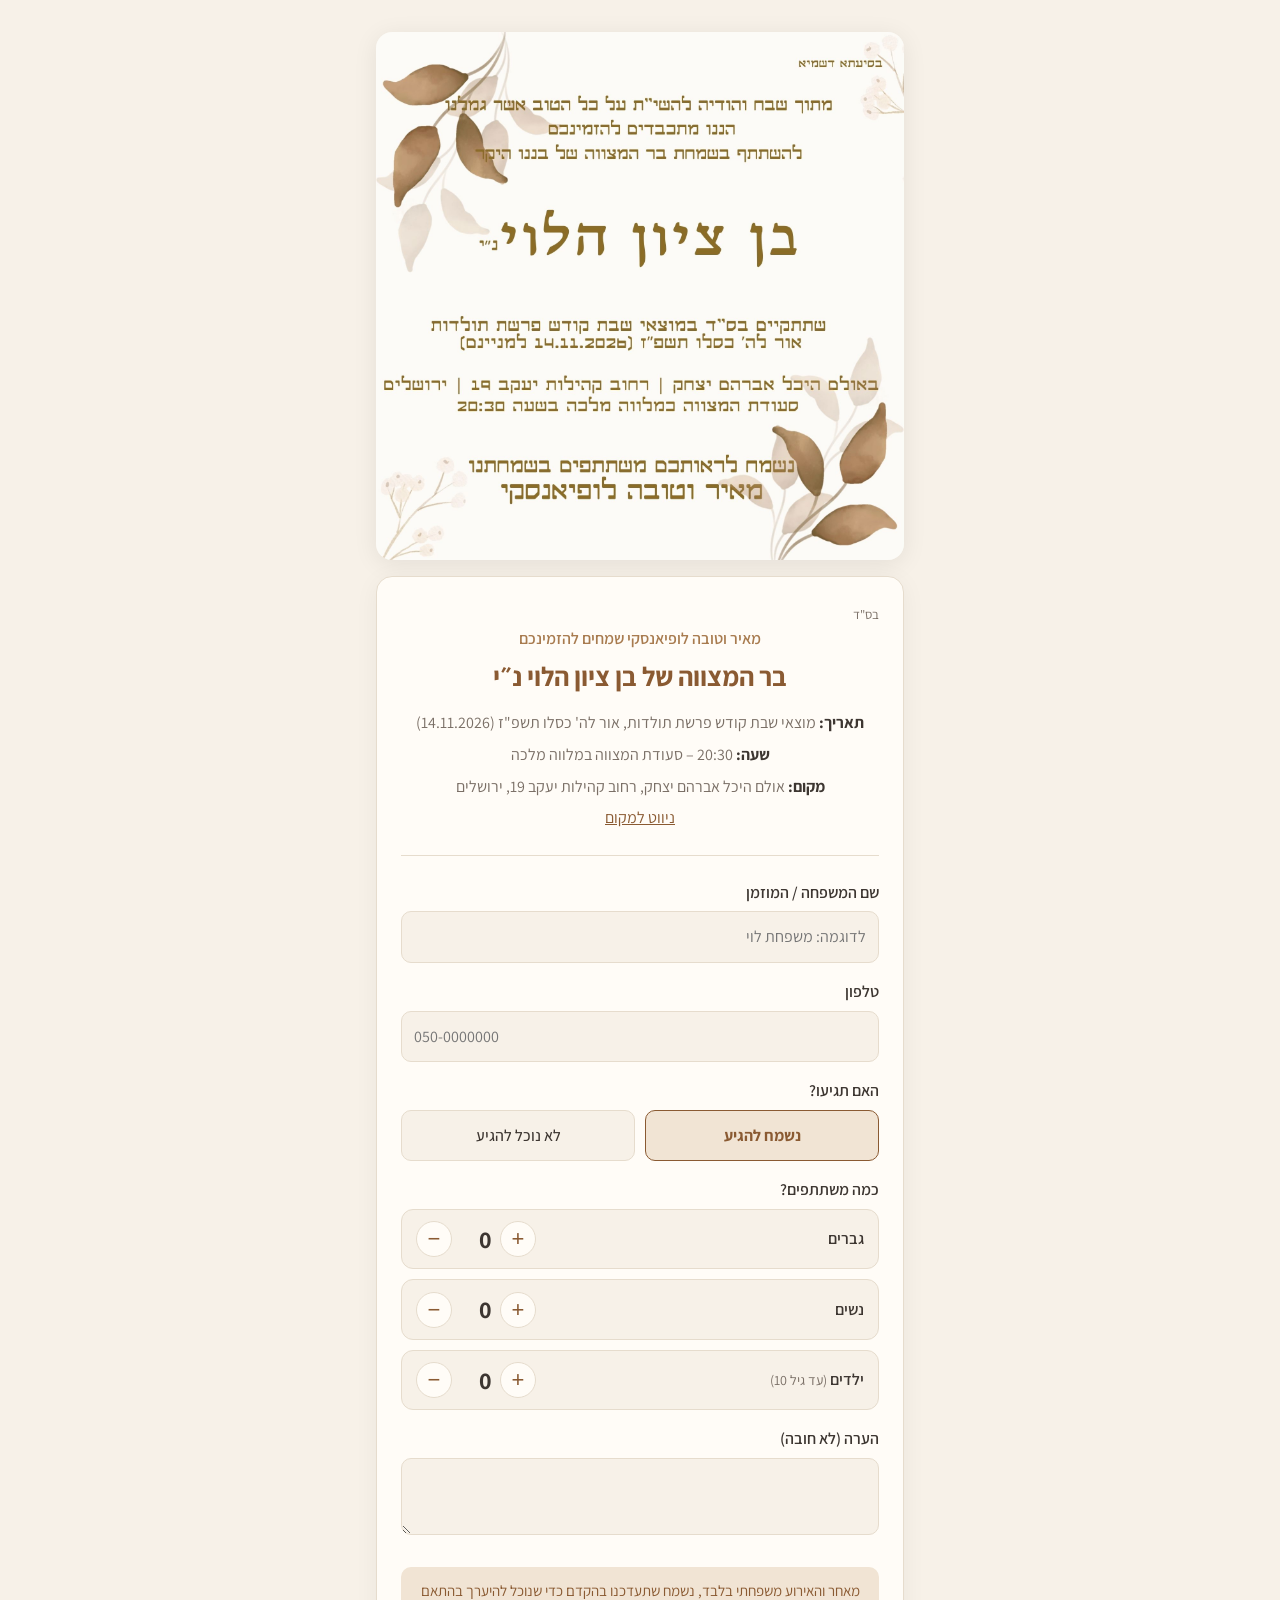
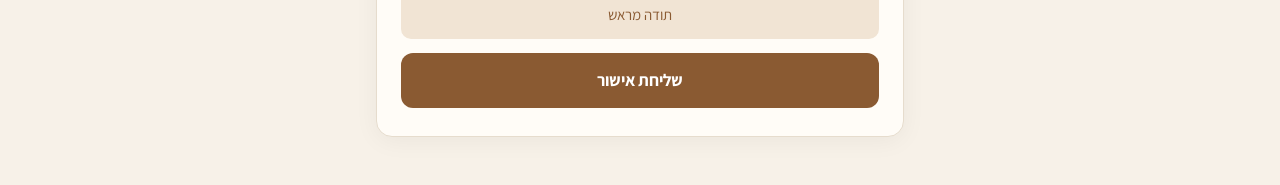
==== commit 1b43920e: "Update invitation image (without grandparents section) Co-Authored-By: Claude Opus 5.5 <noreply@anth" ====
--- a/index.html
+++ b/index.html
@@ -11,15 +11,15 @@
   <meta property="og:title" content="אישור הגעה – בר המצווה של בן ציון הלוי נ״י">
   <meta property="og:description" content="נשמח לראותכם משתתפים בשמחתנו. לאישור הגעה לחצו כאן">
   <meta property="og:url" content="https://meanochi.github.io/event-rsvp/">
-  <meta property="og:image" content="https://meanochi.github.io/event-rsvp/invitation.jpg?v=3">
+  <meta property="og:image" content="https://meanochi.github.io/event-rsvp/invitation.jpg?v=4">
   <meta property="og:image:width" content="1654">
   <meta property="og:image:height" content="1654">
   <script src="config.js"></script>
 </head>
 <body>
 <main class="wrap">
-  <a id="inviteLink" href="invitation.jpg?v=3" target="_blank" rel="noopener" title="לחצו להגדלה">
-    <img id="invite" class="invite" src="invitation.jpg?v=3" width="1654" height="1654" alt="הזמנה לשמחת בר המצווה של בן ציון הלוי נ״י">
+  <a id="inviteLink" href="invitation.jpg?v=4" target="_blank" rel="noopener" title="לחצו להגדלה">
+    <img id="invite" class="invite" src="invitation.jpg?v=4" width="1654" height="1654" alt="הזמנה לשמחת בר המצווה של בן ציון הלוי נ״י">
   </a>
   <div class="card">
     <div class="header">
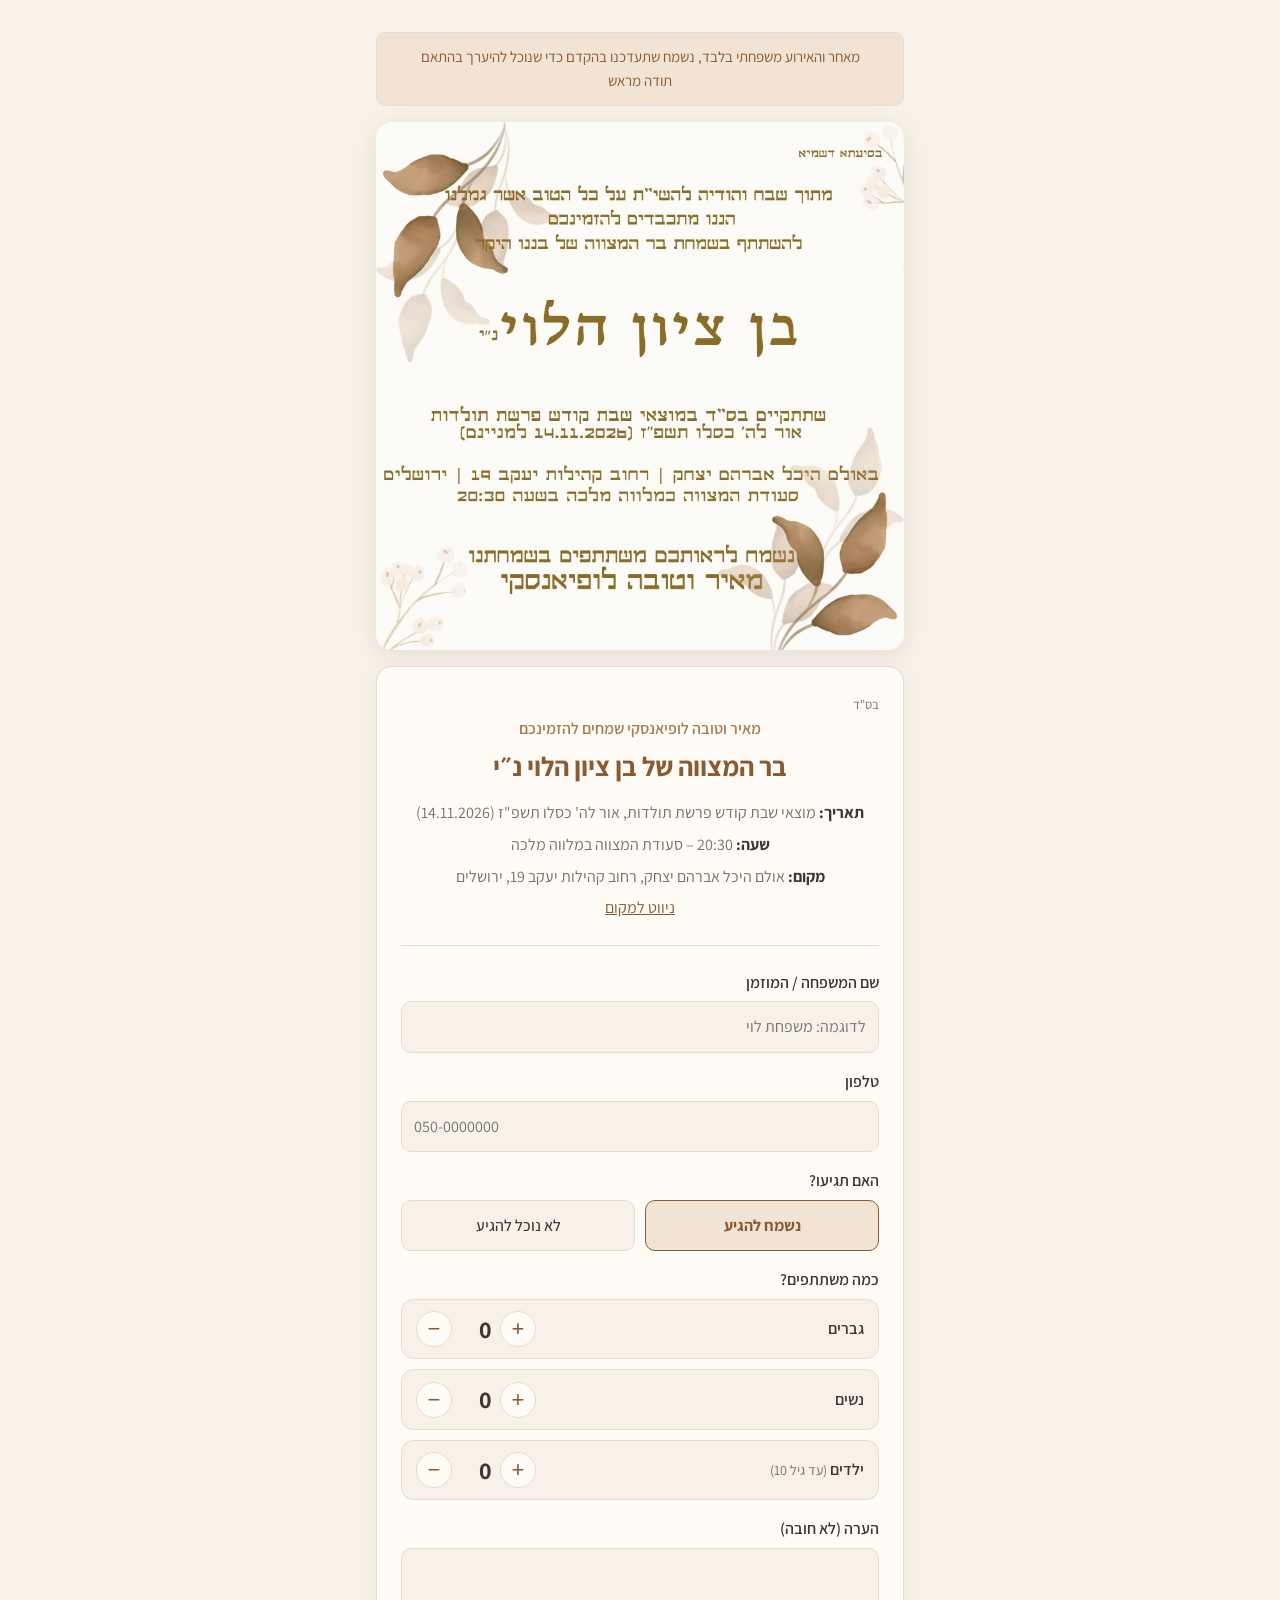
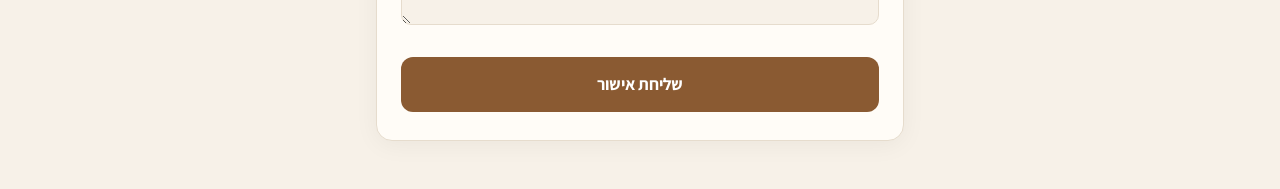
==== commit 4a62b573: "Move family-only note above the invitation image Co-Authored-By: Claude Opus 5.5 <noreply@anthropic." ====
--- a/index.html
+++ b/index.html
@@ -18,6 +18,7 @@
 </head>
 <body>
 <main class="wrap">
+  <p class="family-note top">מאחר והאירוע משפחתי בלבד, נשמח שתעדכנו בהקדם כדי שנוכל להיערך בהתאם<br>תודה מראש</p>
   <a id="inviteLink" href="invitation.jpg?v=4" target="_blank" rel="noopener" title="לחצו להגדלה">
     <img id="invite" class="invite" src="invitation.jpg?v=4" width="1654" height="1654" alt="הזמנה לשמחת בר המצווה של בן ציון הלוי נ״י">
   </a>
@@ -78,7 +79,6 @@
       <label for="note">הערה (לא חובה)</label>
       <textarea id="note" name="note" rows="2"></textarea>
 
-      <p class="family-note">מאחר והאירוע משפחתי בלבד, נשמח שתעדכנו בהקדם כדי שנוכל להיערך בהתאם<br>תודה מראש</p>
       <button class="btn" type="submit" id="submit">שליחת אישור</button>
       <div class="msg" id="msg"></div>
     </form>
--- a/style.css
+++ b/style.css
@@ -78,7 +78,7 @@
 @media (prefers-color-scheme: dark) { .btn { color: #0f1a2a; } }
 .btn:disabled { opacity: .6; cursor: wait; }
 .family-note { margin: 24px 0 0; padding: 12px 14px; text-align: center; font-size: 15px; line-height: 1.6; color: var(--accent); background: var(--accent-soft); border-radius: 10px; }
-.family-note + .btn { margin-top: 14px; }
+.family-note.top { margin: 0 0 16px; border: 1px solid var(--border); }
 .msg { margin-top: 16px; padding: 12px; border-radius: 10px; text-align: center; display: none; }
 .msg.ok { display: block; background: color-mix(in srgb, var(--ok) 15%, transparent); color: var(--ok); }
 .msg.err { display: block; background: color-mix(in srgb, var(--err) 15%, transparent); color: var(--err); }
